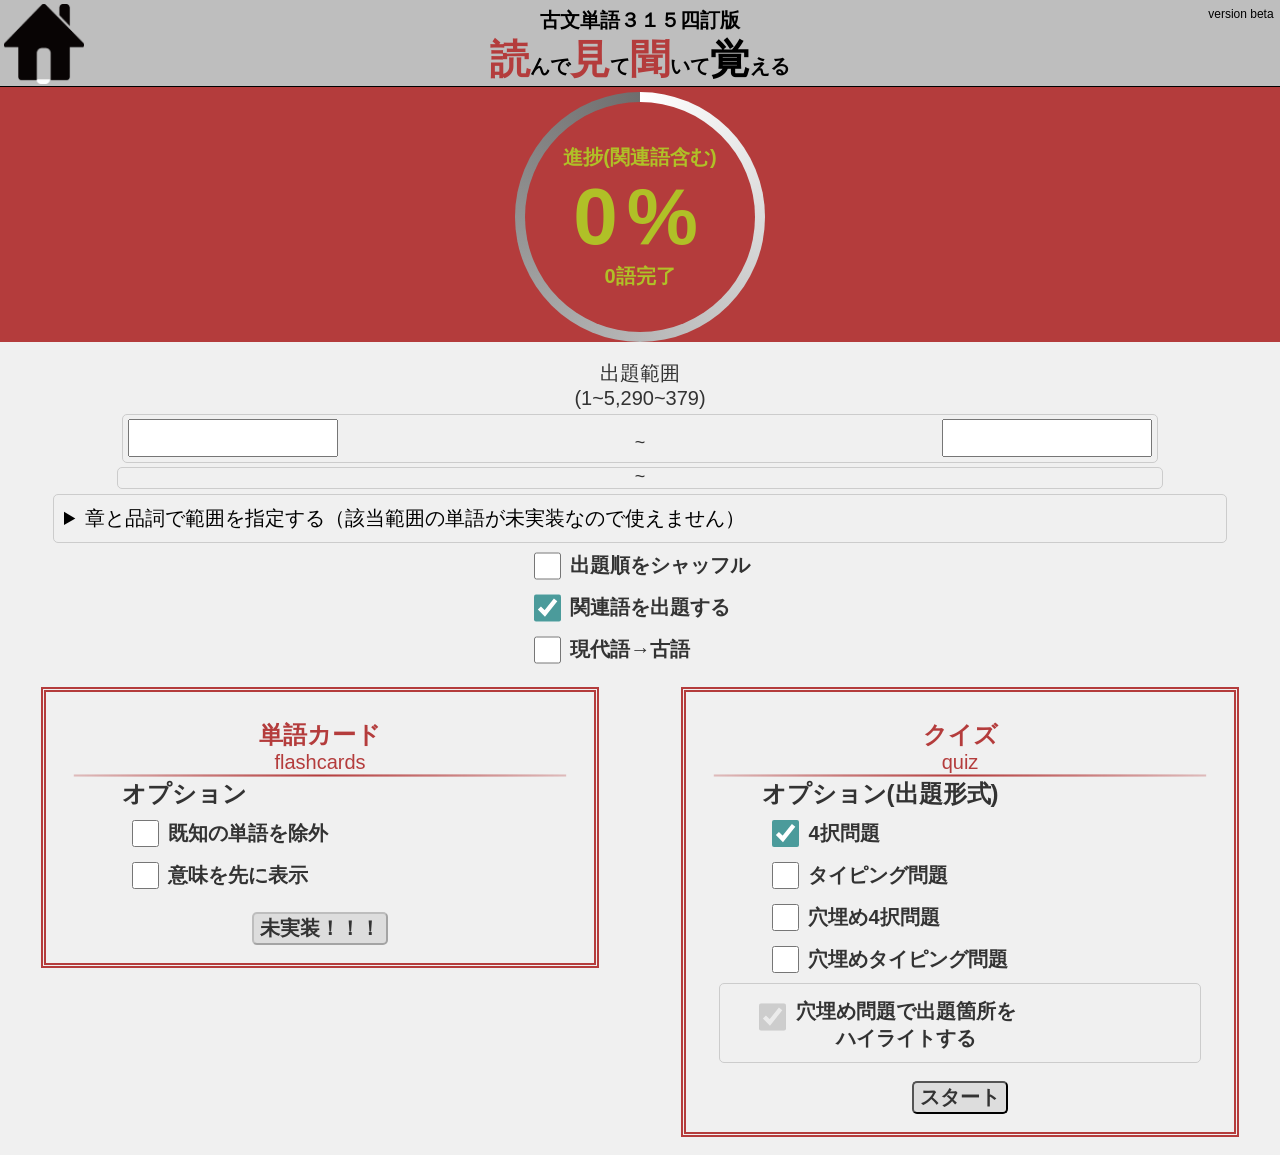
==== docs/index.html @ 4c205685 "Remove Google site verification meta tag Removed Google site verification meta tag from index.html" ====
<!DOCTYPE html>
<html lang="ja">
<head>
    <meta name="robots" content="noindex,nofollow">
    <meta charset="UTF-8">
    <title>筑高古文単語</title>
    <link rel="preconnect" href="https://fonts.googleapis.com">
    <link rel="preconnect" href="https://fonts.gstatic.com" crossorigin>
    <link href="https://fonts.googleapis.com/css2?family=Zen+Maru+Gothic&display=swap" rel="stylesheet">    
</head>
    <body>
        <div class="version">version beta</div>
            <div id="homebutton">
                <img src="./images/home.png" id="home-icon">
                <div id="title">
                    古文単語３１５四訂版
                    <br>
                    <span class="redH">読</span>んで<span class="redH">見</span>て<span class="redH">聞</span>いて<span class="H">覚</span>える
                </div>
            </div>
            <section id="home">
            <div class="containers">
                <div class="home-container">
                    <div id="progress">
                        <div id="progress-msg">
                        <div class="progress-text1">進捗(関連語含む)</div>
                        <div class="progress-text2"><span id="progress-per">0</span>%</div>
                        <div class="progress-text1"><span id="progress-num">0</span>語完了</div>
                        </div>
                    </div>
                </div>
                <ul class="error-msgs" id="error-msgs"></ul>
                <div class="preferences">
                    <label for="range-min , range-max" class="range-label">出題範囲<br>(1~5,290~379)</label>
                    <div class="range">
                        <input type="number" required autocomplete="off" min="1" max="630" class="range-input input" id="range-min" />
                        <span class="range-label" style="font-size: 2vh;"> ~ </span>
                        <input type="number" required autocomplete="off" min="1" max="630" class="range-input input" id="range-max" />
                    </div>
                    <div class="range preview-range">
                        <div id="start-word" style="width: 48%; margin-left: 1px;"></div>
                        <span class="range-label" style="font-size: 2vh; position: absolute; left: 50%; transform: translateX(-50%);"> ~ </span>
                        <div id="end-word" style="width: -48%; margin-right: 0px;"></div>
                    </div>
                    <details class="select">
                        <summary>章と品詞で範囲を指定する（該当範囲の単語が未実装なので使えません）</summary>
                        <div class="select">
                            <label for="range-select-section">出題する範囲:</label>
                            <select name="range-fromSection" id="range-select-section" style="font-size: max(1.5vh, 20px);">
                                <option value="">--選択</option>
                                <option value="all">全て</option>
                                <option value="c1">第一章 - 最重要語</option>
                                <option value="c2">第二章 - 重要語</option>
                                <option value="c3">敬語の章</option>
                            </select>
                            <label for="range-select-PoS">出題する品詞:</label>
                            <select name="range-fromSection-Pos" id="range-select-PoS" style="font-size: max(1.5vh, 20px);">
                                <option value="">--選択</option>
                                <option value="all">全て</option>
                                <option value="v" id="v">動詞</option>
                                <option value="adj" id="adj">形容詞</option>
                                <option value="adjv" id="adjv">形容動詞</option>
                                <option value="n" id="n">名詞</option>
                                <option value="adv" id="adv">副詞</option>
                            </select>
                        </div>
                    </details>
                    <div style="width: fit-content; align-self: center;">
                        <div class="flex" style="margin: auto; margin-top: 0.5vh;">
                            <input type="checkbox" id="cb-shuffle" class="input" />
                            <label for="cb-shuffle" class="label">出題順をシャッフル</label>
                        </div>
                        <div class="flex" style="margin: auto; margin-top: 0.5vh;">
                            <input type="checkbox" id="cb-include-relation" class="input" checked />
                            <label for="cb-shuffle" class="label">関連語を出題する</label>
                        </div>
                        <div class="flex" style="margin: auto; margin-top: 0.5vh;">
                            <input type="checkbox" id="cb-gendaigo-to-kogo" class="input" />
                            <label for="cb-shuffle" class="label">現代語→古語</label>
                        </div>
                    </div>
                </div>
                <div class="flex">
                    <div class="option" id="flashcard">
                        <div class="opt-txt">
                            <span class="opt-txt-H">単語カード</span>
                            <br>
                            <div class="sub-opt-txt">flashcards</div>
                            <div class="border"></div>
                        </div>
                        <div class="preferences-checkbox">
                            <div class="label" style="font-size: max(1.8vh, 24px);">オプション</div>
                            <div>
                                <div class="flex" style="margin-top: 0.5vh; margin-left: 1vw;">
                                    <input type="checkbox" id="cb-except-known" class="input" />
                                    <label for="cb-except-known" class="label">既知の単語を除外</label>
                                </div>
                                <div class="flex" style="margin-top: 0.5vh; margin-left: 1vw;">
                                    <input type="checkbox" id="cb-show-meaning-first" class="input" />
                                    <label for="cb-show-meaning-first" class="label">意味を先に表示</label>
                                </div>
                            </div>
                        </div>
                        <button id="start-btn-flashcard" class="start-btn" disabled>未実装！！！</button>
                    </div>
                    <div class="option" id="card">
                        <div class="opt-txt">
                            <span class="opt-txt-H">クイズ</span>
                            <br>
                            <div class="sub-opt-txt">quiz</div>
                            <div class="border"></div>
                        </div>
                        <div class="preferences">
                            <div class="preferences-checkbox">
                            <div class="label" style="font-size: max(1.8vh, 24px);">オプション(出題形式)</div>
                            <div>
                                <div class="flex" style="margin-top: 0.5vh; margin-left: 1vw;">
                                    <input type="checkbox" id="cb-four-option" class="input" checked />
                                    <label for="cb-four-option" class="label">4択問題</label>
                                </div>
                                <div class="flex" style="margin-top: 0.5vh; margin-left: 1vw;">
                                    <input type="checkbox" id="cb-typing" class="input" />
                                    <label for="cb-typing" class="label">タイピング問題</label>
                                </div>
                                <div class="flex" style="margin-top: 0.5vh; margin-left: 1vw;">
                                    <input type="checkbox" id="cb-fill-four-option" class="input" />
                                    <label for="cb-fill-four-option" class="label">穴埋め4択問題</label>
                                </div>
                                <div class="flex" style="margin-top: 0.5vh; margin-left: 1vw;">
                                    <input type="checkbox" id="cb-fill-typing" class="input" />
                                    <label for="cb-fill-typing" class="label">穴埋めタイピング問題</label>
                                </div>
                            </div>
                            </div>
                            <div class="select">
                                <div class="flex" style="margin-top: 0.5vh; margin-left: 2vw;">
                                    <input type="checkbox" id="cb-fill-highlight" class="input" checked disabled />
                                    <label for="cb-fill-highlight" class="label">穴埋め問題で出題箇所を<br>ハイライトする</label>
                                </div>
                            </div>
                        </div>
                        <button id="start-btn-quiz" class="start-btn">スタート</button>
                    </div>
                </div>
            </div>
        </section>
        <section id="quiz" class="hidden">
            <div id="quiz-history-overlay" class="overlay">
                <div id="quiz-history-overlay-inner-message" class="overlay-inner-message">
                    <div>正答数 / 問題数</div>
                    <div style="font-size: 1.6em;"><span id="correct-answers-num"></span> / <span id="answers-num"></span></div>
                    <div><span id="consecutive-correct-answers-num"></span>問連続正解！</div>
                </div>
                <div id="quiz-history-overlay-inner" class="overlay-inner"></div>
            </div>
            <div class="flex progress-bar-container">
                <div class="progress-bar-border">
                    <div id="progress-bar" class="progress-bar"></div>
                </div>
                <div class="progress-bar-num-background">
                    <div id= "progress-bar-num"></div>
                </div>
            </div>
            <div class="column" >
                <div class="quiz-UI-container">
                    <button id="quiz-highlight" class="opt-btn">"</button>
                    <button id="quiz-history" class="hist-btn" style="margin-left: auto;">履歴を見る</button>
                </div>
                <div class="quiz-container" style="transform: scale(0.8);">
                    <div id="question" class="question-text">sampleText-id="question"</div>
                    <div id="translation" class="question-text">sampleText-id="translation"</div>
                    <!--四択用-->
                    <div id="four-option" class="four-option-container hidden">
                        <button id="opt1" class="four-option">text</button>
                        <button id="opt2" class="four-option">text</button>
                        <button id="opt3" class="four-option">text</button>
                        <button id="opt4" class="four-option">text</button>
                        <button id="optIDK" class="four-option" style="margin-top: 3vh;">わからない</button>
                    </div>
                    <!--タイピング問題用-->
                    <input id="answer-typing" class="question-obj" placeholder="意味を入力" autocomplete="off">
                    <button id="check" class="question-submit">答え合わせ</button>

                    <div id="result" class="question-msg-text">sampleText-id="result"</div>
                </div>
            </div>
        </section>
        <link rel="stylesheet" href="style.css">
        <script src = "main.js"></script>
    </body>
</html>
---- docs/style.css ----
.zen-maru-gothic-regular {
  font-family: "Zen Maru Gothic", sans-serif;
  font-weight: 400;
  font-style: normal;
}

body{
    background-color: rgb(240,240,240);
    background-size: 100vh;
    margin: 0;
    padding: 0;
    display: flex;
    flex-direction: column;
    font-size: 60%;  
    font-family: zen-maru-gothic-regular, "Zen Maru Gothic", sans-serif; 
}

.containers{
    display: flex;
    flex-direction: column;
    font-family: Arial, Helvetica, sans-serif;
}
.container{
    display: flex;
    flex-direction: row;
}

.version{
    position: absolute; 
    top: 0.8vh; 
    right: 0.5vw; 
    z-index: 1001; 
    font: max(1vh, 12px) sans-serif;
    user-select: none;
}
#homebutton{
    font-size: max(1.5vh, 20px);
    margin-top: 0;
    font-family: "Yu Mincho", "YuMincho";
    font-weight: bold;
    text-align: center;
    line-height: max(3vh, 40px);
    user-select: none;
    background-color: rgb(190, 190, 190);
    background-size: cover;
    border-bottom: 1px solid black;
    position: sticky;
    top: 0;
    z-index: 1000;
    display: flex;
    flex-direction: row;
}
#title{
    margin: auto;
}
#home-icon{
    top: 0.2em;
    left: 0.2em;
    width: 4em;
    height: 4em;
    user-select: none;
    position: absolute;
}
.home-container{
    background-color: rgb(180, 60, 60);
}
#progress{
    position: relative;
    width: max(25vh, 250px);
    height: max(25vh, 250px);
    background-image: conic-gradient(rgb(255, 255, 255) 0deg, rgb(110, 110, 110) 360deg);
    clip-path: circle();
    margin: auto;
    margin-top: 5px;
    display: flex;
    align-items: center;
    justify-content: center;
}
#progress::before{
    position: absolute;
    top: 50%;
    left: 50%;
    transform: translate(-50%, -50%);
    content: "";
    width: 92%;
    height: 92%;
    background-color: rgb(180,60,60);
    clip-path: circle();
    display: block;
}
#progress-msg{
    position: relative;
    font-size: max(1.5vh, 20px);
    font-weight: bold;
    color: rgb(176, 192, 39);
    user-select: none;
    flex-direction: column;
    align-items: center;
    text-align: center;  
    font-family: Arial, Helvetica, sans-serif;
}
.progress-text1{
    font-size: max(1.5vh, 20px);
    font-weight: bold;
}
.progress-text2{
    font-size: max(8vh, 80px);
    letter-spacing: 1vh;
}
.flex{
    display: flex;
}
.option{
    width: 40vw;
    height: fit-content;
    padding: 2vh;
    border: thick double;
    border-color: rgb(180, 60, 60);
    margin: auto;
    margin-top: 2vh;
    margin-bottom: 2vh;
    position: relative;
    display: flex;
    flex-direction: column;
    align-items: center;
    justify-content: center;
}
/*.option::before{
    content: "";
    opacity: 5%;
    width: 100%;
    height: 100%;
    position:absolute;
    top:0;
    left:0;
    background-image: radial-gradient(#000 20%, #fff 0);
    background-size: 25px 25px;
}*/
.opt-txt{
    font-size: max(1.5vh, 20px);
    color: rgb(180, 60, 60);
    user-select: none;
    margin: auto;
    margin-top: 1vh;
}
.opt-txt-H{
    font-size: max(1.8vh, 24px);
    font-weight: bold;
    color: rgb(180, 60, 60);
    user-select: none;
    margin: auto;
}
.sub-opt-txt{
    font-size: max(1.5vh, 20px);
    color: rgb(180, 60, 60);
    user-select: none;
    margin: auto;
    text-align: center;
    position: relative;
}
.preferences{
    width: 100%;
    display: flex;
    flex-direction: column;
    justify-content: center;
}
.preferences-checkbox{
    width: 80%;
    height: auto;
    display: flex;
    flex-direction: column;
    align-items: flex-start;
    margin:auto;
    margin-top: 0.5em;
    font-size: 1vh;
}
.input{
    width: 3vh;
    height: 3.5vh;
}
.input:checked {
    accent-color: rgb(75, 155, 155);
}
.input:hover {
    cursor: auto;
}
.start-btn{
    width: fit-content;
    height: auto;
    font-size: max(1.5vh, 20px);
    font-weight: bold;
    border-radius: 5px;
    cursor: pointer;
    margin: auto;
    margin-top: 2vh;
    background-color: #ddd;
    color: #333;
}
.range{
    width: 80%;
    margin: auto;
    display: flex;
    flex-direction: row;
    justify-content: space-between;
    align-items: center;
    border-radius: 5px;
    border: 1px solid #ccc;
    padding: 0.5em;
    user-select: none;
}
.error-msgs{
    list-style: none;
    color: red;
    font-size: 2vh;
    margin: 0.5em 0;
}
.error-msgs li{
    margin-bottom: 0.3em;
}
.preview-range{
    margin-top: 0.5vh;
    display: flex;
    flex-direction: row;
    justify-content: space-between;
    align-items: center;
    font-size: max(1.5vh, 20px);
}
.select{
    width: 90%;
    height: auto;
    font-size: max(1.5vh, 20px);
    border-radius: 5px;
    border: 1px solid #ccc;
    padding: 0.5em;
    user-select: none;
    display: flex;
    flex-direction: column;
    justify-content: center;
    margin: auto;
    margin-top: 0.5vh;
}
.range-input{
    width: 30%;
    font-size: 32px;
}
.range-label{
    width: 90%;
    font-size: max(1.8vh, 20px);
    color: #333;
    user-select: none;
    text-align: center;
    margin: auto;
    margin-bottom: 0.4vh;
}
.label{
    font-size: max(1.5vh, 20px);
    color: #333;
    user-select: none;
    margin-bottom: 0.3em;
    font-weight: bold;
    text-align: center;
    margin: auto;
    margin-left: 0.5vw;
}
.progress-bar-container{
    margin-top: max(1vh,10px); 
    align-items: center;
}
.progress-bar{
    height : 1em;
    width : 0%;
    background-color : rgb(75, 155, 155);
    border-radius: 0.75vh 0.75vh 0.75vh 0.75vh;
}
.progress-bar-border{
    height : 1em;
    width : 87%;
    background-color : #ccc;
    border: 1px solid #333;
    margin: auto;
    margin-left: 0.3vw;
    border-radius: 0.75vh 0.75vh 0.75vh 0.75vh;
}
#progress-bar-num{
    font-size: 150%;
    color: #fff;
    text-align: center;
}
.progress-bar-num-background{
    width: 8%;
    height: auto;
    position: absolute;
    background-color: rgb(180, 60, 60);
    border-radius: 2vh 2vh 2vh 2vh;
    right: 4%;
}
.quiz-UI-container{
    width: 90vw;
    height: auto;
    display: flex;
    flex-direction: row;
    margin: auto;
    margin-top: 2vh;
}
.opt-btn{
    width: max(6vw,2.5em);
    height: max(4vh,2.5em);
    font-size: 2.75em;
    margin-right: 1em;
    position: absolute;
}
.hist-btn{
    width: max(12vw,7em);
    height: max(4vh,2.5em);
    font-size: 2.75em;
    margin-right: 1em;
}
.quiz-container{
    height: fit-content;
    width: 90%;
    position: relative;
    display: flex;
    align-items: center;
    flex-direction: column;
    gap: 1vh;
    margin: auto;
    margin-top: 0;
}
.question-text{
    font-size: 4em;
    border: 3px solid #ccc;
    border-radius: 2vh 2vh 2vh 2vh;
    margin: auto;
    padding: auto;
}
.question-msg-text{
    font-size: 4em;
}
.question-obj{
    width: 70vw;
    height: max(5vh,3.1em);
    font-size: 4em;
}
.question-submit{
    margin-top: 2vh;
    width: 50vw;
    height: max(5vh,3.1em);
    font-size: 3em;
}
.four-option-container{
    display: flex;
    flex-direction: column;
    margin-top: 1vh;
    gap: 10px;
    width: 100%;
    height: auto;
    user-select: none;
}
.four-option{
    font-size: 6em;
}
.overlay{
    position: fixed;
    visibility: hidden;
    opacity: 0;
    z-index: 10;
    width: 100%;
    height: 100%;
    align-items: center;
    background: rgba(0,0,0,0.6);
    transition: all 0.5s ease-out;
}
.overlay.overlay_on{
    visibility: visible;
    opacity: 1;
}
.overlay-inner{
    position: relative;
    width: 60%;
    height: 70%;
    margin: auto;
    padding:10px 60px;
    background-color:#FFF;
    text-align:center;
    display: flex;
    flex-direction: column;
    gap: 16px;
    overflow-y: auto;
}
.overlay-inner-message{
    margin: auto;
    margin-top: 10%;
    margin-bottom: 5%;
    width: 60%;
    height: 10%;
    background-color: #FFF;
    font-size: 3em;
    text-align: center;
}

.history-card {
    background: #fff;
    border-radius: 12px;
    padding: 16px;
    box-shadow: 0 4px 10px rgba(0,0,0,0.1);
    text-align: left;
}

.history-question {
    font-size: 1.8em;
    margin-bottom: 8px;
}

.history-answer,
.history-correct {
    font-size: 1.4em;
    margin-bottom: 4px;
}

.history-result {
    margin-top: 8px;
    font-weight: bold;
}

.history-result.ok {
    color: green;
}

.history-result.ng {
    color: red;
}
.history-item {
  margin-top: 10px;
}
.flex{
    display: flex;
}
.column{
    display: flex;
    flex-direction: column;
}

.arrow{
    width: 5em;
    height: 5em;
    margin: auto;
    display: flex;
    flex-direction: row;
    background-image: conic-gradient(#000 360deg, #fff 0deg);
    clip-path: circle();
}
.arrow-obj{
    display: flex;
    flex-direction: row;
    align-items: center;
}
.border{
    width: 90%;
    position: absolute;
    left: 50%;
    transform: translateX(-50%);
    height: 3px;
    position: absolute;
    display: flex;
    flex-direction: column;
    background-color: #b43c3c;
    transform: matrix();
    -webkit-mask-image: radial-gradient(black, transparent);
    mask-image: radial-gradient(black, transparent);
}
.H{
    font-size : max(2em, 24px);
}
.redH{
    color : rgb(180, 60, 60);
    font-size: max(2em, 24px);
}
.anim-box.zoomin.is-animated {
  animation: zoomIn 0.8s cubic-bezier(0.25, 1, 0.5, 1) forwards;
}
 
@keyframes zoomIn {
  0% {
    transform: scale(0.9);
    opacity: 1;
  }
  100% {
    opacity: 1;
    transform: scale(1);
  }
}
    
.hidden {
  display: none;
}
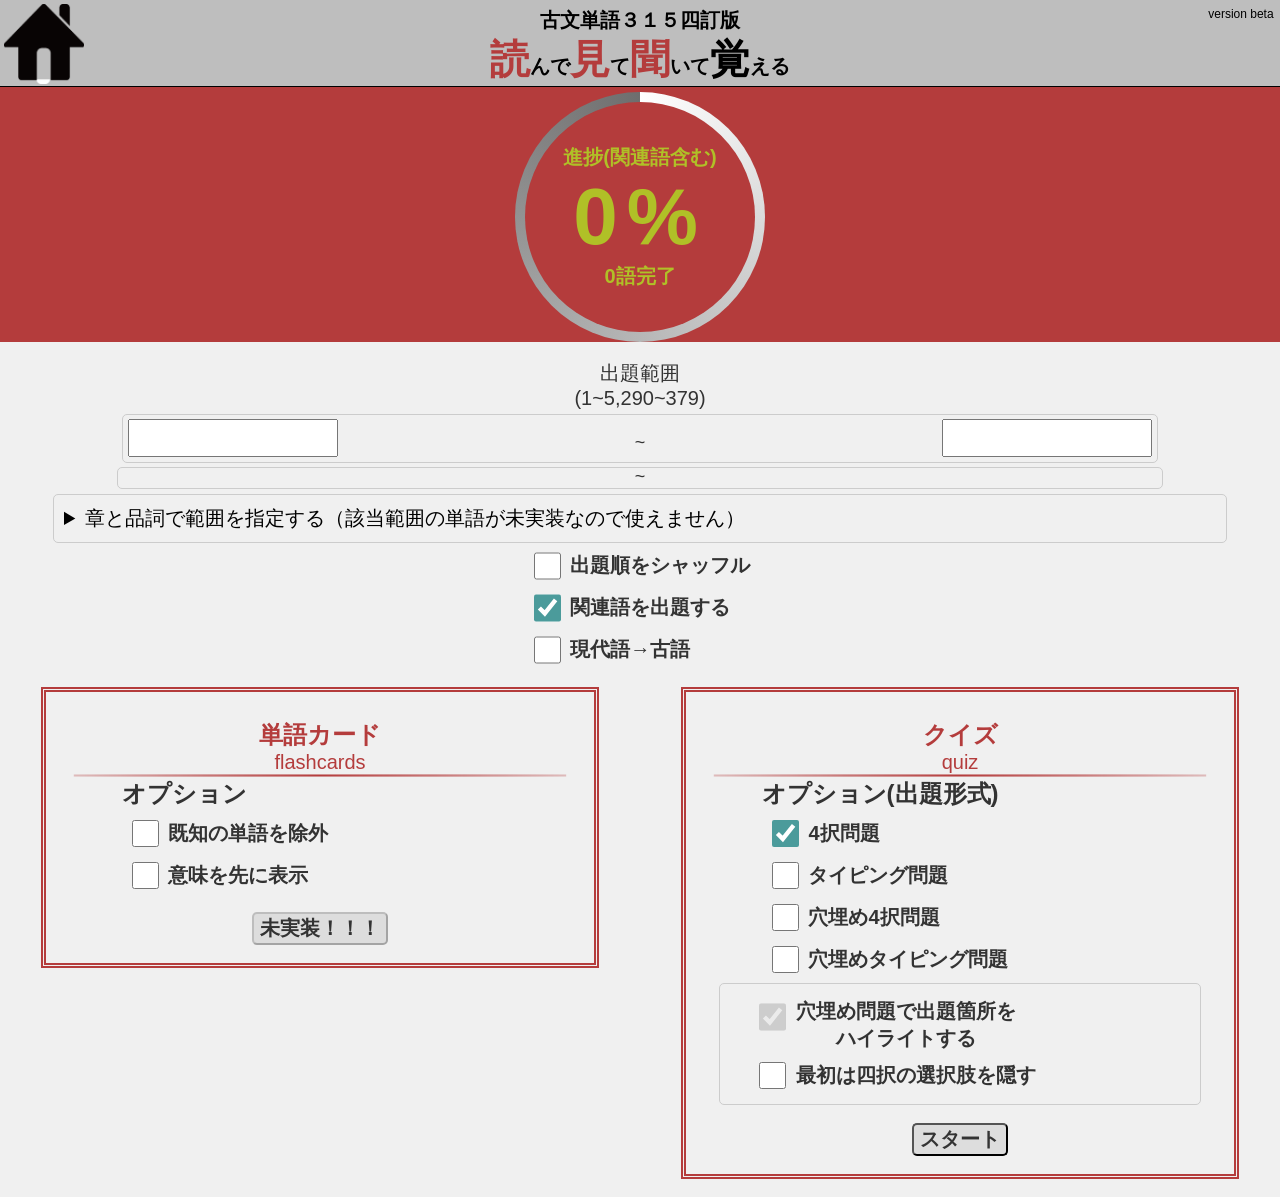
==== commit 748a7152: "四択問題に選択肢を隠す機能を追加し、設定UIを必要に応じてon/offするように変更" ====
--- a/docs/index.html
+++ b/docs/index.html
@@ -1,13 +1,22 @@
 <!DOCTYPE html>
 <html lang="ja">
-<head>
-    <meta name="robots" content="noindex,nofollow">
-    <meta charset="UTF-8">
-    <title>筑高古文単語</title>
-    <link rel="preconnect" href="https://fonts.googleapis.com">
-    <link rel="preconnect" href="https://fonts.gstatic.com" crossorigin>
-    <link href="https://fonts.googleapis.com/css2?family=Zen+Maru+Gothic&display=swap" rel="stylesheet">    
-</head>
+    <head>
+        <meta name="robots" content="noindex,nofollow">
+        <meta charset="UTF-8">
+        <title>筑高古文単語</title>
+        <link rel="preconnect" href="https://fonts.googleapis.com">
+        <link rel="preconnect" href="https://fonts.gstatic.com" crossorigin>
+        <link href="https://fonts.googleapis.com/css2?family=Zen+Maru+Gothic&display=swap" rel="stylesheet">    
+    </head>
+    <!-- Google tag (gtag.js) -->
+    <script async src="https://www.googletagmanager.com/gtag/js?id=G-DCZD47RRH6"></script>
+    <script>
+      window.dataLayer = window.dataLayer || [];
+      function gtag(){dataLayer.push(arguments);}
+      gtag('js', new Date());
+    
+      gtag('config', 'G-DCZD47RRH6');
+    </script>
     <body>
         <div class="version">version beta</div>
             <div id="homebutton">
@@ -137,6 +146,10 @@
                                     <input type="checkbox" id="cb-fill-highlight" class="input" checked disabled />
                                     <label for="cb-fill-highlight" class="label">穴埋め問題で出題箇所を<br>ハイライトする</label>
                                 </div>
+                                <div class="flex" style="margin-top: 0.5vh; margin-left: 2vw;">
+                                    <input type="checkbox" id="cb-hide-option" class="input" />
+                                    <label for="cb-hide-option" class="label">最初は四択の選択肢を隠す</label>
+                                </div>
                             </div>
                         </div>
                         <button id="start-btn-quiz" class="start-btn">スタート</button>
@@ -163,7 +176,8 @@
             </div>
             <div class="column" >
                 <div class="quiz-UI-container">
-                    <button id="quiz-highlight" class="opt-btn">"</button>
+                    <button id="quiz-highlight" class="opt-btn">出題部分を<br>ハイライトする</button>
+                    <button id="quiz-hide-option" class="opt-btn">選択肢を<br>隠す</button>
                     <button id="quiz-history" class="hist-btn" style="margin-left: auto;">履歴を見る</button>
                 </div>
                 <div class="quiz-container" style="transform: scale(0.8);">
@@ -171,6 +185,7 @@
                     <div id="translation" class="question-text">sampleText-id="translation"</div>
                     <!--四択用-->
                     <div id="four-option" class="four-option-container hidden">
+                        <div id="hider"></div>
                         <button id="opt1" class="four-option">text</button>
                         <button id="opt2" class="four-option">text</button>
                         <button id="opt3" class="four-option">text</button>
--- a/docs/style.css
+++ b/docs/style.css
@@ -304,11 +304,11 @@
     margin-top: 2vh;
 }
 .opt-btn{
-    width: max(6vw,2.5em);
-    height: max(4vh,2.5em);
+    width: max(6vw,2.5em,auto);
+    height: max(4vh,2.5em,auto);
     font-size: 2.75em;
     margin-right: 1em;
-    position: absolute;
+    position: relative;
 }
 .hist-btn{
     width: max(12vw,7em);
@@ -356,9 +356,18 @@
     width: 100%;
     height: auto;
     user-select: none;
+    position: relative;
 }
 .four-option{
     font-size: 6em;
+}
+#hider{
+    position: absolute;
+    inset: 0;
+    width: 100%;
+    height: 100%;
+    background-color: #000;
+    z-index: 1;
 }
 .overlay{
     position: fixed;
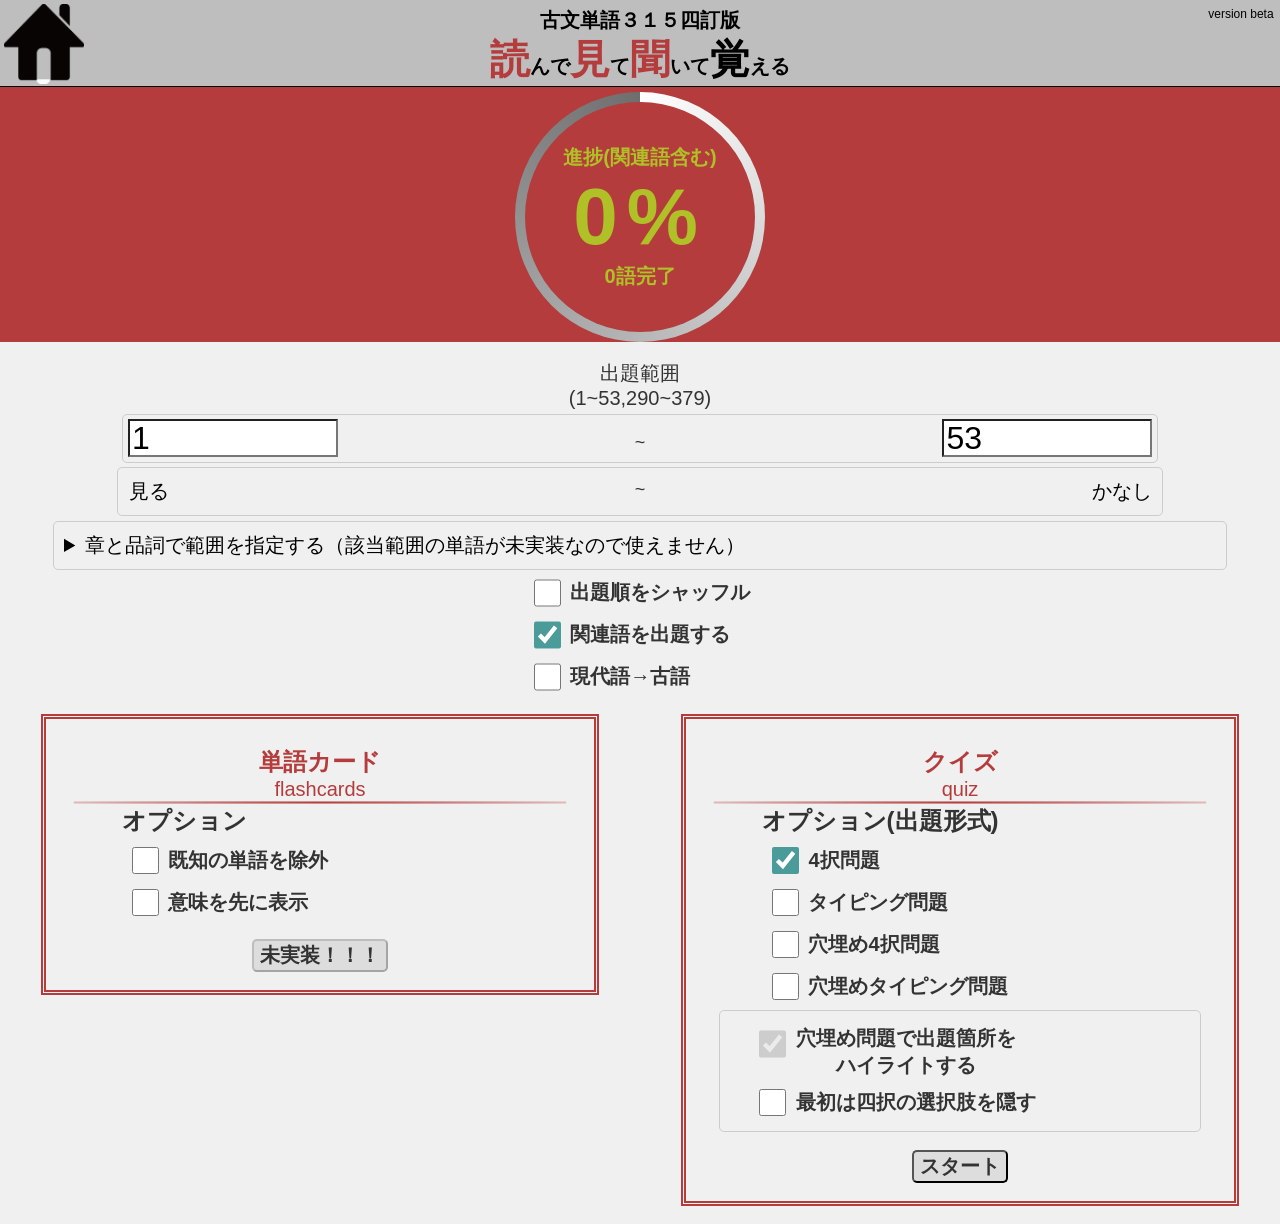
==== commit e5a6ce90: "中間考査の範囲の単語を暫定的に追加。出題ロジックにおいて、meaningの正規化を改善（四択問題とタイピング問題で分けた）" ====
--- a/docs/index.html
+++ b/docs/index.html
@@ -40,11 +40,11 @@
                 </div>
                 <ul class="error-msgs" id="error-msgs"></ul>
                 <div class="preferences">
-                    <label for="range-min , range-max" class="range-label">出題範囲<br>(1~5,290~379)</label>
+                    <label for="range-min , range-max" class="range-label">出題範囲<br>(1~53,290~379)</label>
                     <div class="range">
-                        <input type="number" required autocomplete="off" min="1" max="630" class="range-input input" id="range-min" />
+                        <input type="number" required autocomplete="off" min="1" max="630" class="range-input input" id="range-min"/>
                         <span class="range-label" style="font-size: 2vh;"> ~ </span>
-                        <input type="number" required autocomplete="off" min="1" max="630" class="range-input input" id="range-max" />
+                        <input type="number" required autocomplete="off" min="1" max="630" class="range-input input" id="range-max"/>
                     </div>
                     <div class="range preview-range">
                         <div id="start-word" style="width: 48%; margin-left: 1px;"></div>
@@ -61,6 +61,7 @@
                                 <option value="c1">第一章 - 最重要語</option>
                                 <option value="c2">第二章 - 重要語</option>
                                 <option value="c3">敬語の章</option>
+                                <option value="idiom">慣用句</option>
                             </select>
                             <label for="range-select-PoS">出題する品詞:</label>
                             <select name="range-fromSection-Pos" id="range-select-PoS" style="font-size: max(1.5vh, 20px);">
